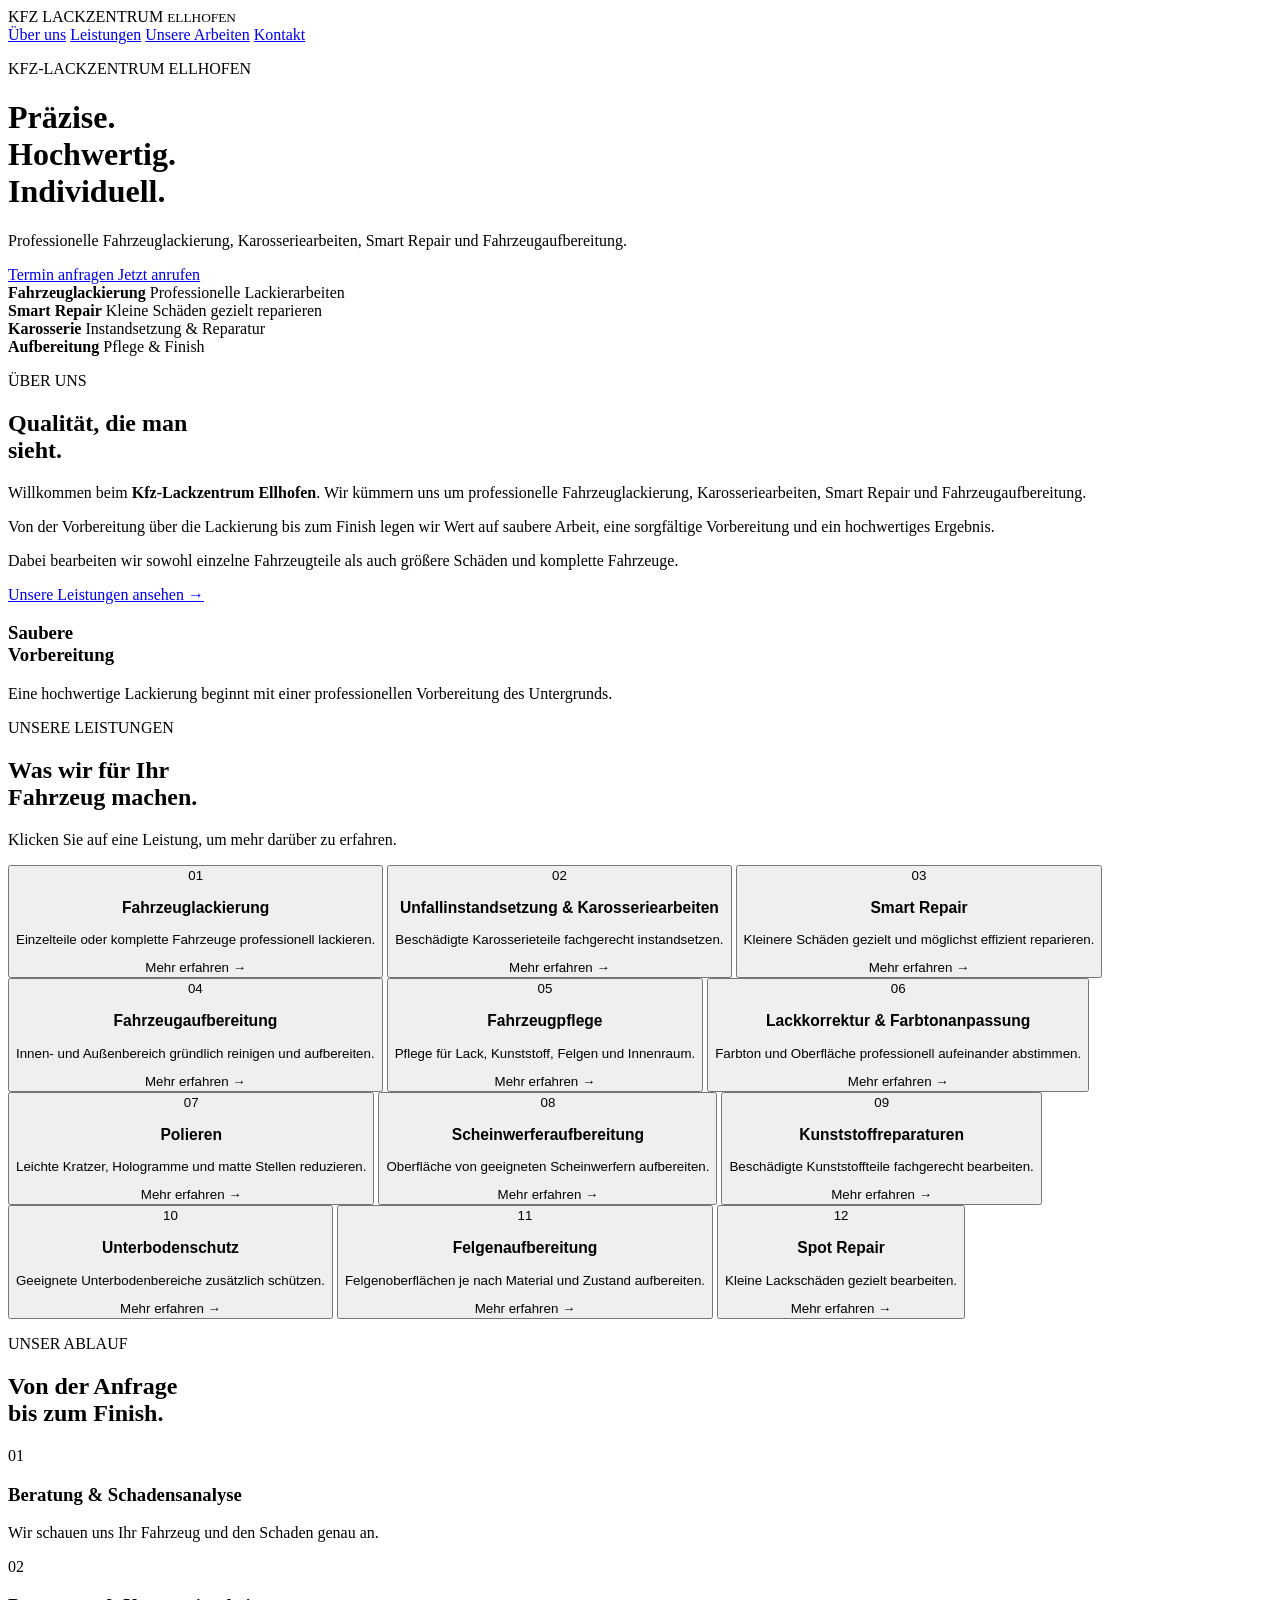
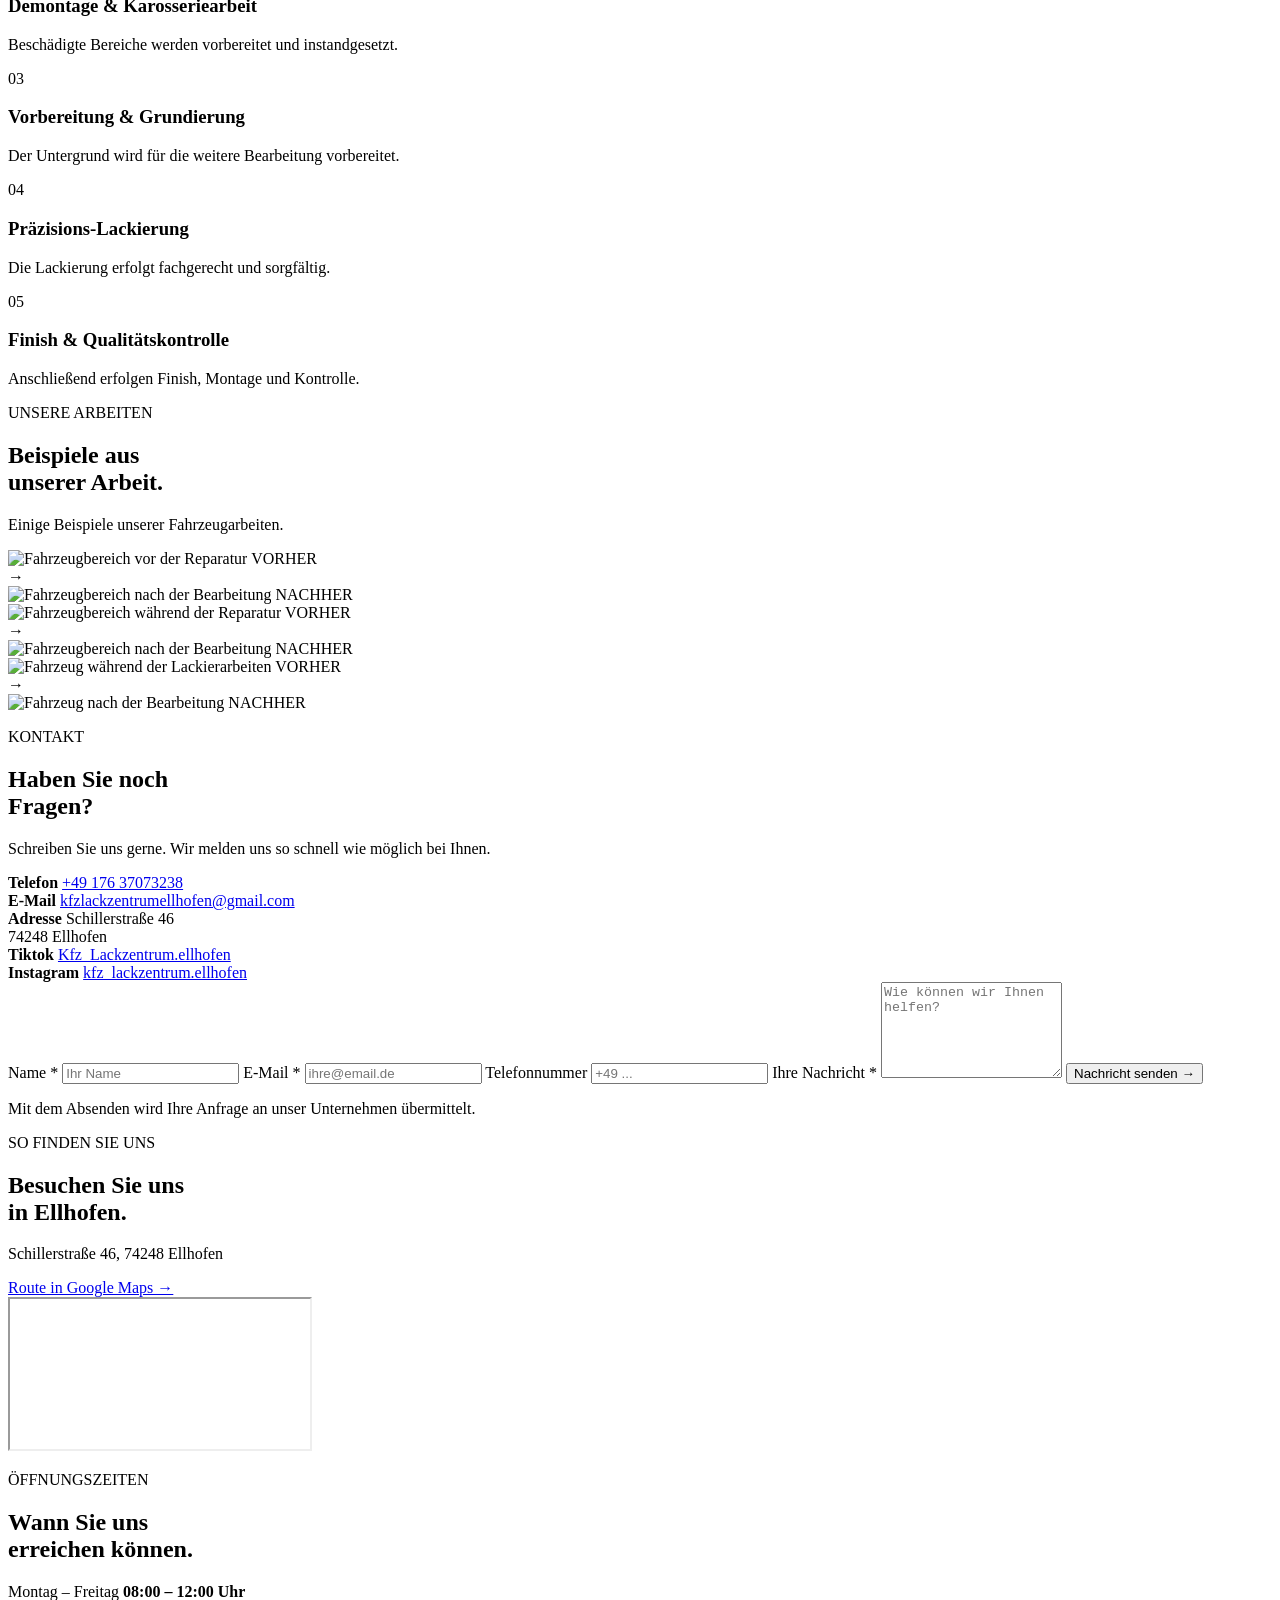
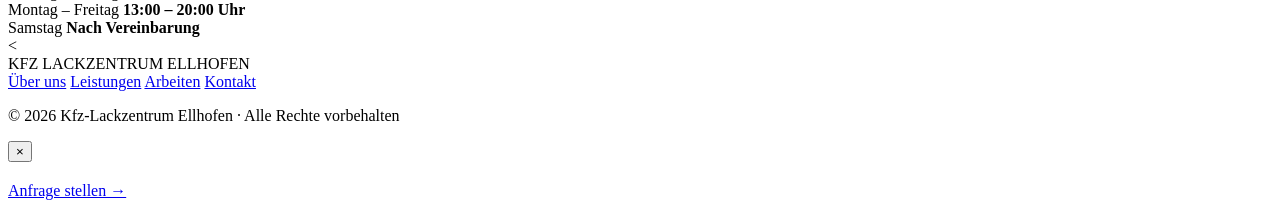
==== index.html @ df2948f0 "Rename Webseite.html to index.html" ====
<!DOCTYPE html>
<html lang="de">
<head>
    <meta charset="UTF-8">
    <meta name="viewport" content="width=device-width, initial-scale=1.0">

    <title>Kfz-Lackzentrum Ellhofen | Lackierung, Smart Repair & Aufbereitung</title>

    <meta name="description"
          content="Kfz-Lackzentrum Ellhofen – professionelle Fahrzeuglackierung, Karosseriearbeiten, Smart Repair, Aufbereitung und Fahrzeugpflege.">

    <link rel="stylesheet" href="style.css">
</head>


<body>

<!-- ================= HEADER ================= -->

<header class="hero">

    <nav class="navbar">
        <div class="logo">
            <span>KFZ</span> LACKZENTRUM
            <small>ELLHOFEN</small>
        </div>

        <div class="nav-links">
            <a href="#ueber-uns">Über uns</a>
            <a href="#leistungen">Leistungen</a>
            <a href="#arbeiten">Unsere Arbeiten</a>
            <a href="#kontakt">Kontakt</a>
        </div>
    </nav>

    <div class="hero-content">

        <p class="hero-small">
            KFZ-LACKZENTRUM ELLHOFEN
        </p>

        <h1>
            Präzise.<br>
            Hochwertig.<br>
            <span>Individuell.</span>
        </h1>

        <p class="hero-text">
            Professionelle Fahrzeuglackierung, Karosseriearbeiten,
            Smart Repair und Fahrzeugaufbereitung.
        </p>

        <div class="hero-buttons">
            <a href="#kontakt" class="btn btn-primary">
                Termin anfragen
            </a>

            <a href="tel:+4917637073238" class="btn btn-outline">
                Jetzt anrufen
            </a>
        </div>

    </div>
</header>


<!-- ================= TRUST BAR ================= -->

<section class="trust-bar">

    <div>
        <strong>Fahrzeuglackierung</strong>
        <span>Professionelle Lackierarbeiten</span>
    </div>

    <div>
        <strong>Smart Repair</strong>
        <span>Kleine Schäden gezielt reparieren</span>
    </div>

    <div>
        <strong>Karosserie</strong>
        <span>Instandsetzung & Reparatur</span>
    </div>

    <div>
        <strong>Aufbereitung</strong>
        <span>Pflege & Finish</span>
    </div>

</section>


<main>

<!-- ================= ÜBER UNS ================= -->

<section id="ueber-uns" class="section about">

    <div class="section-heading">
        <p class="eyebrow">ÜBER UNS</p>

        <h2>
            Qualität, die man<br>
            <span>sieht.</span>
        </h2>
    </div>

    <div class="about-content">

        <div class="about-text">

            <p>
                Willkommen beim <strong>Kfz-Lackzentrum Ellhofen</strong>.
                Wir kümmern uns um professionelle Fahrzeuglackierung,
                Karosseriearbeiten, Smart Repair und Fahrzeugaufbereitung.
            </p>

            <p>
                Von der Vorbereitung über die Lackierung bis zum Finish
                legen wir Wert auf saubere Arbeit, eine sorgfältige
                Vorbereitung und ein hochwertiges Ergebnis.
            </p>

            <p>
                Dabei bearbeiten wir sowohl einzelne Fahrzeugteile als
                auch größere Schäden und komplette Fahrzeuge.
            </p>

            <a href="#leistungen" class="text-link">
                Unsere Leistungen ansehen →
            </a>

        </div>

        <div class="about-card">

            <div class="about-card-number"></div>

            <h3>
                Saubere<br>
                Vorbereitung
            </h3>

            <p>
                Eine hochwertige Lackierung beginnt mit einer
                professionellen Vorbereitung des Untergrunds.
            </p>

        </div>

    </div>

</section>


<!-- ================= LEISTUNGEN ================= -->

<section id="leistungen" class="section services">

    <div class="section-heading center">

        <p class="eyebrow">UNSERE LEISTUNGEN</p>

        <h2>
            Was wir für Ihr<br>
            <span>Fahrzeug machen.</span>
        </h2>

        <p class="section-intro">
            Klicken Sie auf eine Leistung, um mehr darüber zu erfahren.
        </p>

    </div>


    <div class="service-grid">


        <!-- 1 -->

        <button class="service-card"
                onclick="openService('lackierung')">

            <span class="service-number">01</span>

            <h3>Fahrzeuglackierung</h3>

            <p>
                Einzelteile oder komplette Fahrzeuge professionell lackieren.
            </p>

            <span class="service-more">
                Mehr erfahren →
            </span>

        </button>


        <!-- 2 -->

        <button class="service-card"
                onclick="openService('karosserie')">

            <span class="service-number">02</span>

            <h3>Unfallinstandsetzung & Karosseriearbeiten</h3>

            <p>
                Beschädigte Karosserieteile fachgerecht instandsetzen.
            </p>

            <span class="service-more">
                Mehr erfahren →
            </span>

        </button>


        <!-- 3 -->

        <button class="service-card"
                onclick="openService('smartrepair')">

            <span class="service-number">03</span>

            <h3>Smart Repair</h3>

            <p>
                Kleinere Schäden gezielt und möglichst effizient reparieren.
            </p>

            <span class="service-more">
                Mehr erfahren →
            </span>

        </button>


        <!-- 4 -->

        <button class="service-card"
                onclick="openService('aufbereitung')">

            <span class="service-number">04</span>

            <h3>Fahrzeugaufbereitung</h3>

            <p>
                Innen- und Außenbereich gründlich reinigen und aufbereiten.
            </p>

            <span class="service-more">
                Mehr erfahren →
            </span>

        </button>


        <!-- 5 -->

        <button class="service-card"
                onclick="openService('pflege')">

            <span class="service-number">05</span>

            <h3>Fahrzeugpflege</h3>

            <p>
                Pflege für Lack, Kunststoff, Felgen und Innenraum.
            </p>

            <span class="service-more">
                Mehr erfahren →
            </span>

        </button>


        <!-- 6 -->

        <button class="service-card"
                onclick="openService('farbton')">

            <span class="service-number">06</span>

            <h3>Lackkorrektur & Farbtonanpassung</h3>

            <p>
                Farbton und Oberfläche professionell aufeinander abstimmen.
            </p>

            <span class="service-more">
                Mehr erfahren →
            </span>

        </button>


        <!-- 7 -->

        <button class="service-card"
                onclick="openService('polieren')">

            <span class="service-number">07</span>

            <h3>Polieren</h3>

            <p>
                Leichte Kratzer, Hologramme und matte Stellen reduzieren.
            </p>

            <span class="service-more">
                Mehr erfahren →
            </span>

        </button>


        <!-- 8 -->

        <button class="service-card"
                onclick="openService('scheinwerfer')">

            <span class="service-number">08</span>

            <h3>Scheinwerferaufbereitung</h3>

            <p>
                Oberfläche von geeigneten Scheinwerfern aufbereiten.
            </p>

            <span class="service-more">
                Mehr erfahren →
            </span>

        </button>


        <!-- 9 -->

        <button class="service-card"
                onclick="openService('kunststoff')">

            <span class="service-number">09</span>

            <h3>Kunststoffreparaturen</h3>

            <p>
                Beschädigte Kunststoffteile fachgerecht bearbeiten.
            </p>

            <span class="service-more">
                Mehr erfahren →
            </span>

        </button>


        <!-- 10 -->

        <button class="service-card"
                onclick="openService('unterboden')">

            <span class="service-number">10</span>

            <h3>Unterbodenschutz</h3>

            <p>
                Geeignete Unterbodenbereiche zusätzlich schützen.
            </p>

            <span class="service-more">
                Mehr erfahren →
            </span>

        </button>


        <!-- 11 -->

        <button class="service-card"
                onclick="openService('felgen')">

            <span class="service-number">11</span>

            <h3>Felgenaufbereitung</h3>

            <p>
                Felgenoberflächen je nach Material und Zustand aufbereiten.
            </p>

            <span class="service-more">
                Mehr erfahren →
            </span>

        </button>


        <!-- 12 -->

        <button class="service-card"
                onclick="openService('spotrepair')">

            <span class="service-number">12</span>

            <h3>Spot Repair</h3>

            <p>
                Kleine Lackschäden gezielt bearbeiten.
            </p>

            <span class="service-more">
                Mehr erfahren →
            </span>

        </button>

    </div>

</section>


<!-- ================= ABLAUF ================= -->

<section class="section process">

    <div class="section-heading center">

        <p class="eyebrow">UNSER ABLAUF</p>

        <h2>
            Von der Anfrage<br>
            bis zum <span>Finish.</span>
        </h2>

    </div>


    <div class="process-grid">

        <div class="process-card">
            <span>01</span>
            <h3>Beratung & Schadensanalyse</h3>
            <p>
                Wir schauen uns Ihr Fahrzeug und den Schaden genau an.
            </p>
        </div>

        <div class="process-card">
            <span>02</span>
            <h3>Demontage & Karosseriearbeit</h3>
            <p>
                Beschädigte Bereiche werden vorbereitet und instandgesetzt.
            </p>
        </div>

        <div class="process-card">
            <span>03</span>
            <h3>Vorbereitung & Grundierung</h3>
            <p>
                Der Untergrund wird für die weitere Bearbeitung vorbereitet.
            </p>
        </div>

        <div class="process-card">
            <span>04</span>
            <h3>Präzisions-Lackierung</h3>
            <p>
                Die Lackierung erfolgt fachgerecht und sorgfältig.
            </p>
        </div>

        <div class="process-card">
            <span>05</span>
            <h3>Finish & Qualitätskontrolle</h3>
            <p>
                Anschließend erfolgen Finish, Montage und Kontrolle.
            </p>
        </div>

    </div>

</section>


<!-- ================= ARBEITEN ================= -->

<section id="arbeiten" class="section work">

    <div class="section-heading center">

        <p class="eyebrow">UNSERE ARBEITEN</p>

        <h2>
            Beispiele aus<br>
            <span>unserer Arbeit.</span>
        </h2>

        <p class="section-intro">
            Einige Beispiele unserer Fahrzeugarbeiten.
        </p>

    </div>



    <!-- Beispiel 1 -->

    <div class="before-after">

        <div class="ba-image">

            <img src="C:\Users\Nilo\OneDrive\Bilder\Neuer Ordner\Car 1.1.jpeg"
                 alt="Fahrzeugbereich vor der Reparatur">

            <span class="image-label">VORHER</span>

        </div>

        <div class="ba-arrow">
            →
        </div>

        <div class="ba-image">

            <img src="C:\Users\Nilo\OneDrive\Bilder\Neuer Ordner/Car 1.jpeg"
                 alt="Fahrzeugbereich nach der Bearbeitung">

            <span class="image-label">NACHHER</span>

        </div>

    </div>


    <!-- Beispiel 2 -->

    <div class="before-after">

        <div class="ba-image">

            <img src="C:\Users\Nilo\OneDrive\Bilder\Neuer Ordner\Car 2.1.jpeg"
                 alt="Fahrzeugbereich während der Reparatur">

            <span class="image-label">VORHER</span>

        </div>

        <div class="ba-arrow">
            →
        </div>

        <div class="ba-image">

            <img src="C:\Users\Nilo\OneDrive\Bilder\Neuer Ordner\Car 2.jpeg"
                 alt="Fahrzeugbereich nach der Bearbeitung">

            <span class="image-label">NACHHER</span>

        </div>

    </div>


    <!-- Beispiel 3 -->

    <div class="before-after">

        <div class="ba-image">

            <img src="C:\Users\Nilo\OneDrive\Bilder\Neuer Ordner\Car 3.jpeg"
                 alt="Fahrzeug während der Lackierarbeiten">

            <span class="image-label">VORHER</span>

        </div>

        <div class="ba-arrow">
            →
        </div>

        <div class="ba-image">

            <img src="C:\Users\Nilo\OneDrive\Bilder\Neuer Ordner\Car 3.1.jpeg"
                 alt="Fahrzeug nach der Bearbeitung">

            <span class="image-label">NACHHER</span>

        </div>

    </div>

</section>


<!-- ================= KONTAKT ================= -->

<section id="kontakt" class="section contact">

    <div class="contact-container">

        <div class="contact-info">

            <p class="eyebrow">KONTAKT</p>

            <h2>
                Haben Sie noch<br>
                <span>Fragen?</span>
            </h2>

            <p>
                Schreiben Sie uns gerne. Wir melden uns so schnell
                wie möglich bei Ihnen.
            </p>


            <div class="contact-details">

                <div>
                    <strong>Telefon</strong>
                    <a href="tel:+4917637073238">
                        +49 176 37073238
                    </a>
                </div>

                <div>
                    <strong>E-Mail</strong>
                    <a href="mailto:kfzlackzentrumellhofen@gmail.com">
                        kfzlackzentrumellhofen@gmail.com
                    </a>
                </div>
			
                <div>
                    <strong>Adresse</strong>
                    <span>
                        Schillerstraße 46<br>
                        74248 Ellhofen
                    </span>
                </div>

				<div>
					<strong>Tiktok</strong>
					<a href="https://www.tiktok.com/@Kfz_Lackzentrum.ellhofen">
						Kfz_Lackzentrum.ellhofen
					</a>
				</div>

				<div>
                    <strong>Instagram</strong>
                    <a href="https://www.instagram.com/Kfz_Lackzentrum.ellhofen">
						kfz_lackzentrum.ellhofen
                    </a>
				</div>

            </div>

        </div>


	</div>

        <!-- FORMULAR -->

        <div class="contact-form-wrapper">

            <form
                action="https://formspree.io/f/xdekbvvj"
                method="POST"
                class="contact-form"
            >

                <input
                    type="hidden"
                    name="_subject"
                    value="Neue Anfrage – Kfz-Lackzentrum Ellhofen"
                >

                <!-- Spam-Schutz -->

                <input
                    type="text"
                    name="_gotcha"
                    style="display:none"
                >


                <label for="name">
                    Name *
                </label>

                <input
                    type="text"
                    id="name"
                    name="name"
                    placeholder="Ihr Name"
                    required
                >


                <label for="email">
                    E-Mail *
                </label>

                <input
                    type="email"
                    id="email"
                    name="email"
                    placeholder="ihre@email.de"
                    required
                >


                <label for="phone">
                    Telefonnummer
                </label>

                <input
                    type="tel"
                    id="phone"
                    name="phone"
                    placeholder="+49 ..."
                >


                <label for="message">
                    Ihre Nachricht *
                </label>

                <textarea
                    id="message"
                    name="message"
                    rows="6"
                    placeholder="Wie können wir Ihnen helfen?"
                    required
                ></textarea>


                <button
                    type="submit"
                    class="btn btn-primary form-button"
                >
                    Nachricht senden →
                </button>

                <p class="form-note">
                    Mit dem Absenden wird Ihre Anfrage an
                    unser Unternehmen übermittelt.
                </p>

            </form>

        </div>

    </div>

</section>


<!-- ================= MAPS ================= -->

<section class="map-section">

    <div class="map-heading">

        <p class="eyebrow">SO FINDEN SIE UNS</p>

        <h2>
            Besuchen Sie uns<br>
            <span>in Ellhofen.</span>
        </h2>

        <p>
            Schillerstraße 46, 74248 Ellhofen
        </p>

        <a
            href="https://www.google.com/maps/search/?api=1&query=Schillerstraße+46,+74248+Ellhofen"
            target="_blank"
            rel="noopener"
            class="btn btn-primary"
        >
            Route in Google Maps →
        </a>

    </div>


    <div class="map">

        <iframe
            src="https://www.google.com/maps?q=Schillerstraße+46,+74248+Ellhofen&output=embed"
            loading="lazy"
            allowfullscreen
            referrerpolicy="no-referrer-when-downgrade">
        </iframe>

    </div>

</section>


<!-- ================= ÖFFNUNGSZEITEN ================= -->

<section class="opening-hours">

    <div>

        <p class="eyebrow">ÖFFNUNGSZEITEN</p>

        <h2>
            Wann Sie uns<br>
            <span>erreichen können.</span>
        </h2>

    </div>

    <div class="hours-list">

        <div>
            <span>Montag – Freitag</span>
            <strong>08:00 – 12:00 Uhr</strong>
        </div>

        <div>
            <span>Montag – Freitag</span>
            <strong>13:00 – 20:00 Uhr</strong>
        </div>

        <div>
            <span>Samstag</span>
            <strong>Nach Vereinbarung</strong>
        </div>

    </div>

</section>

</main>


<!-- ================= FOOTER ================= -->

<<footer>

    <div class="footer-logo">
        KFZ LACKZENTRUM
        <span>ELLHOFEN</span>
    </div>

    <div class="footer-links">
        <a href="#ueber-uns">Über uns</a>
        <a href="#leistungen">Leistungen</a>
        <a href="#arbeiten">Arbeiten</a>
        <a href="#kontakt">Kontakt</a>
    </div>


    <p>
        © 2026 Kfz-Lackzentrum Ellhofen · Alle Rechte vorbehalten
    </p>

</footer>


<!-- ================= SERVICE POPUP ================= -->

<div id="serviceModal" class="modal">

    <div class="modal-content">

        <button
            class="modal-close"
            onclick="closeService()">
            ×
        </button>

        <span id="modalNumber" class="modal-number"></span>

        <h2 id="modalTitle"></h2>

        <p id="modalText"></p>

        <a href="#kontakt"
           onclick="closeService()"
           class="btn btn-primary">
            Anfrage stellen →
        </a>

    </div>

</div>


<!-- ================= JAVASCRIPT ================= -->

<script>

const services = {

    lackierung: {
        number: "01",
        title: "Fahrzeuglackierung",
        text: "Wir lackieren einzelne Fahrzeugteile oder komplette Fahrzeuge. Die Oberfläche wird sorgfältig vorbereitet, der Farbton abgestimmt und anschließend fachgerecht lackiert und nachbearbeitet."
    },

    karosserie: {
        number: "02",
        title: "Unfallinstandsetzung & Karosseriearbeiten",
        text: "Beschädigte Karosserieteile werden geprüft, gerichtet, instandgesetzt oder bei Bedarf ersetzt und anschließend für die weitere Bearbeitung und Lackierung vorbereitet."
    },

    smartrepair: {
        number: "03",
        title: "Smart Repair",
        text: "Kleinere Schäden wie Kratzer, Schrammen oder kleine Dellen können gezielt bearbeitet werden. Dadurch lässt sich der Reparaturbereich möglichst klein halten."
    },

    aufbereitung: {
        number: "04",
        title: "Fahrzeugaufbereitung",
        text: "Innen- und Außenbereich Ihres Fahrzeugs werden gründlich gereinigt und optisch aufbereitet. Ziel ist ein gepflegtes und hochwertiges Erscheinungsbild."
    },

    pflege: {
        number: "05",
        title: "Fahrzeugpflege",
        text: "Wir kümmern uns um die regelmäßige Pflege von Lack, Kunststoff, Felgen und Innenraum, damit Ihr Fahrzeug langfristig gepflegt aussieht."
    },

    farbton: {
        number: "06",
        title: "Lackkorrektur & Farbtonanpassung",
        text: "Der vorhandene Farbton wird beurteilt und die Lackierung entsprechend angepasst. Dadurch sollen Übergänge zwischen vorhandener und neuer Lackierung möglichst unauffällig wirken."
    },

    polieren: {
        number: "07",
        title: "Polieren",
        text: "Durch eine professionelle Politur können leichte Kratzer, Hologramme und matte Stellen reduziert werden. Die Lackoberfläche erhält dadurch wieder mehr Glanz."
    },

    scheinwerfer: {
        number: "08",
        title: "Scheinwerferaufbereitung",
        text: "Geeignete Scheinwerferoberflächen können aufbereitet werden. Ob eine Aufbereitung möglich ist, hängt vom Zustand und Material des Scheinwerfers ab."
    },

    kunststoff: {
        number: "09",
        title: "Kunststoffreparaturen & Kunststoffschweißen",
        text: "Beschädigte Kunststoffteile können je nach Material und Schaden fachgerecht repariert und für die weitere Bearbeitung vorbereitet werden."
    },

    unterboden: {
        number: "10",
        title: "Unterbodenschutz",
        text: "Geeignete Bereiche des Fahrzeugunterbodens können mit einem zusätzlichen Schutz versehen werden. Der genaue Aufbau richtet sich nach Zustand und Material."
    },

    felgen: {
        number: "11",
        title: "Felgenaufbereitung",
        text: "Felgen können je nach Material und Zustand aufbereitet werden. Welche Arbeiten sinnvoll sind, wird individuell anhand der Felge und des Schadens beurteilt."
    },

    spotrepair: {
        number: "12",
        title: "Spot Repair",
        text: "Kleine, lokal begrenzte Lackschäden werden gezielt bearbeitet. Dabei wird versucht, den Reparaturbereich möglichst klein zu halten."
    }

};


function openService(serviceName) {

    const service = services[serviceName];

    document.getElementById("modalNumber").textContent =
        service.number;

    document.getElementById("modalTitle").textContent =
        service.title;

    document.getElementById("modalText").textContent =
        service.text;

    document.getElementById("serviceModal")
        .classList.add("active");

    document.body.classList.add("modal-open");
}


function closeService() {

    document.getElementById("serviceModal")
        .classList.remove("active");

    document.body.classList.remove("modal-open");
}


/* Popup schließen, wenn man außerhalb klickt */

document.getElementById("serviceModal")
    .addEventListener("click", function(event) {

        if (event.target === this) {
            closeService();
        }

    });


/* Popup mit ESC schließen */

document.addEventListener("keydown", function(event) {

    if (event.key === "Escape") {
        closeService();
    }

});

</script>

</body>
</html>
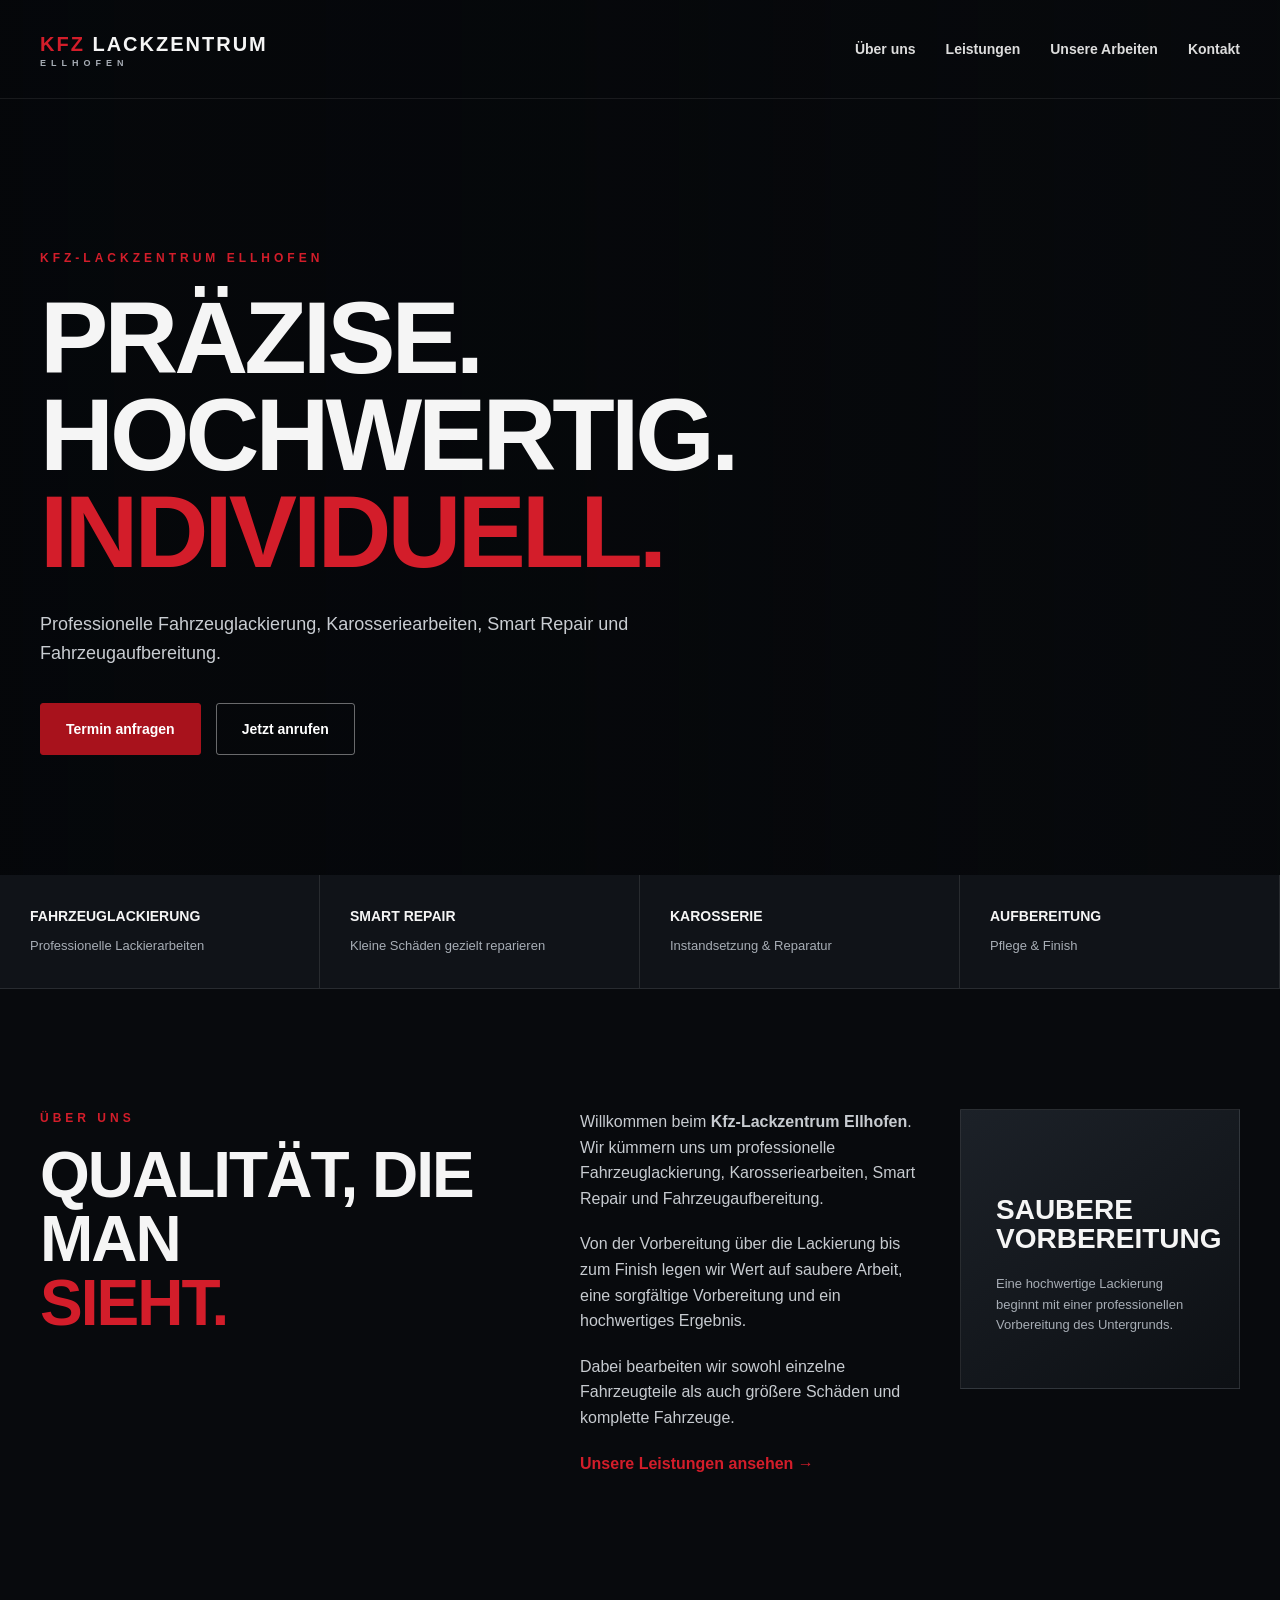
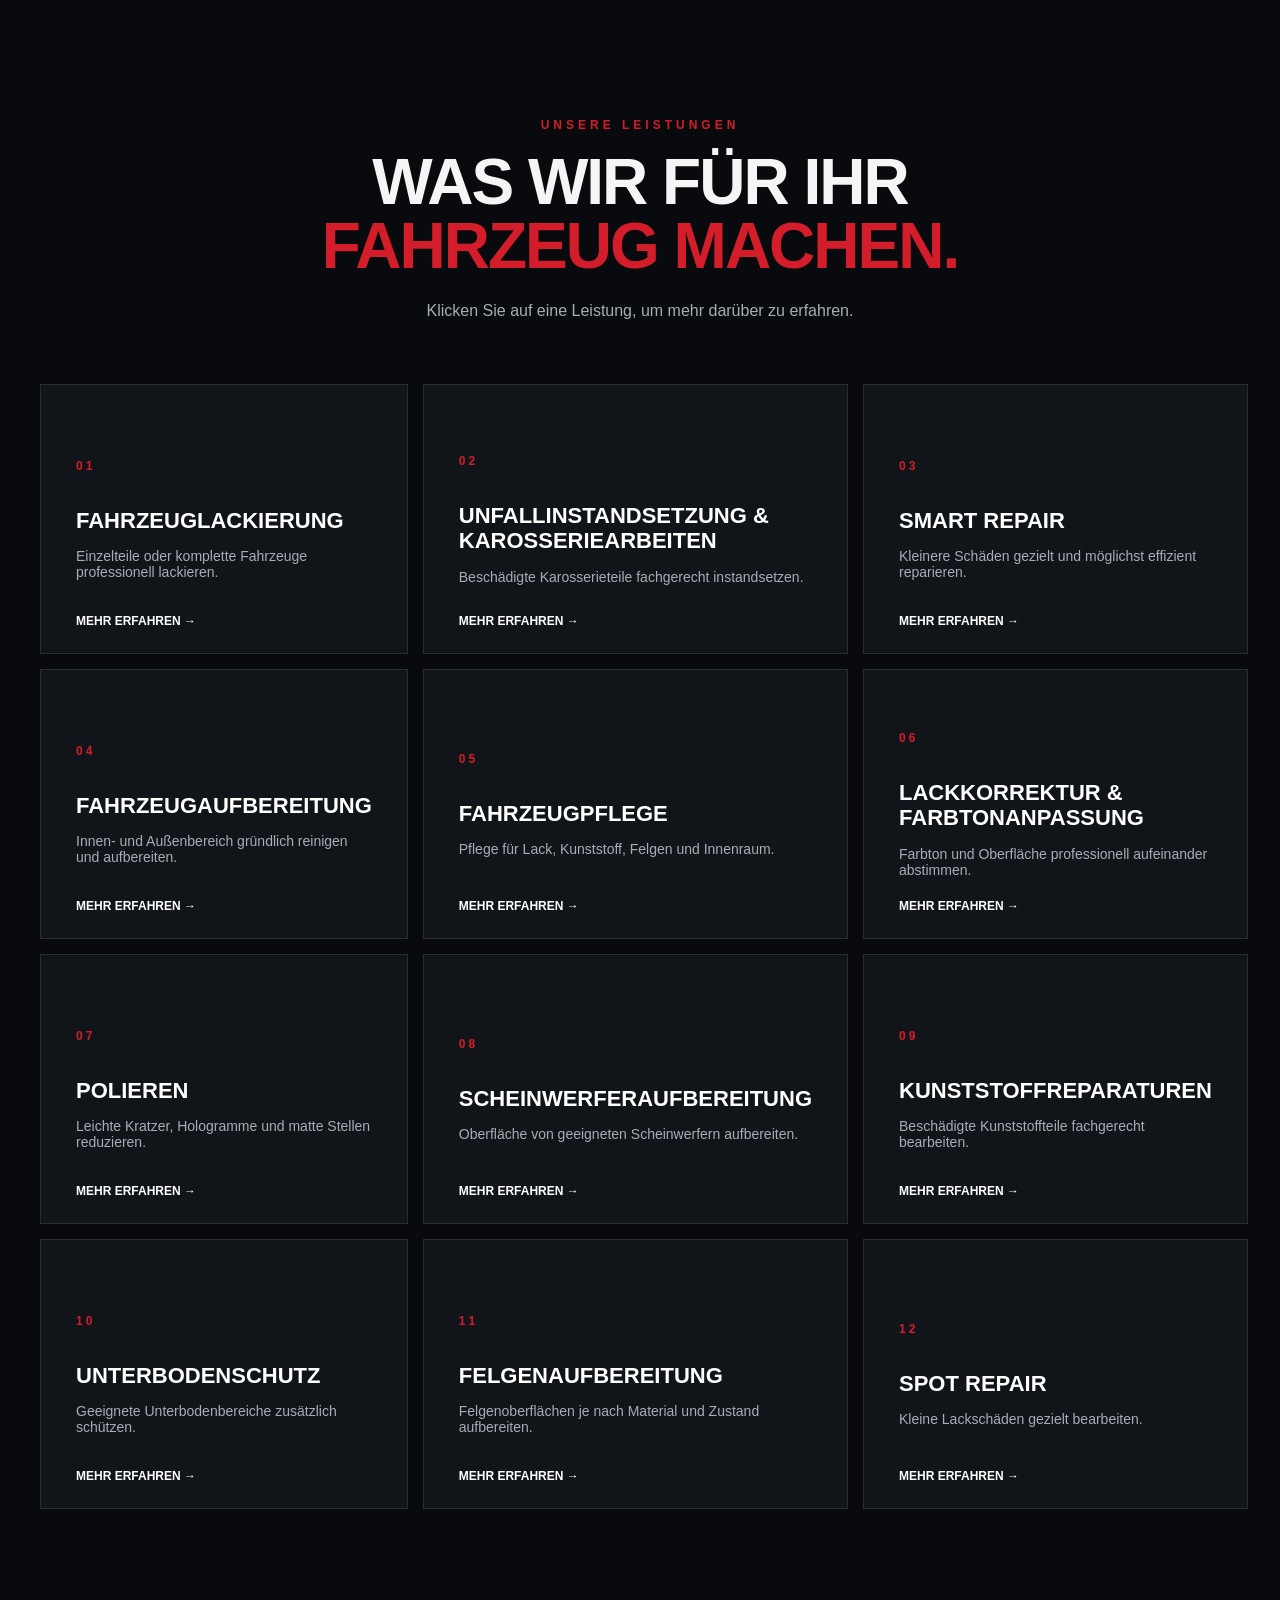
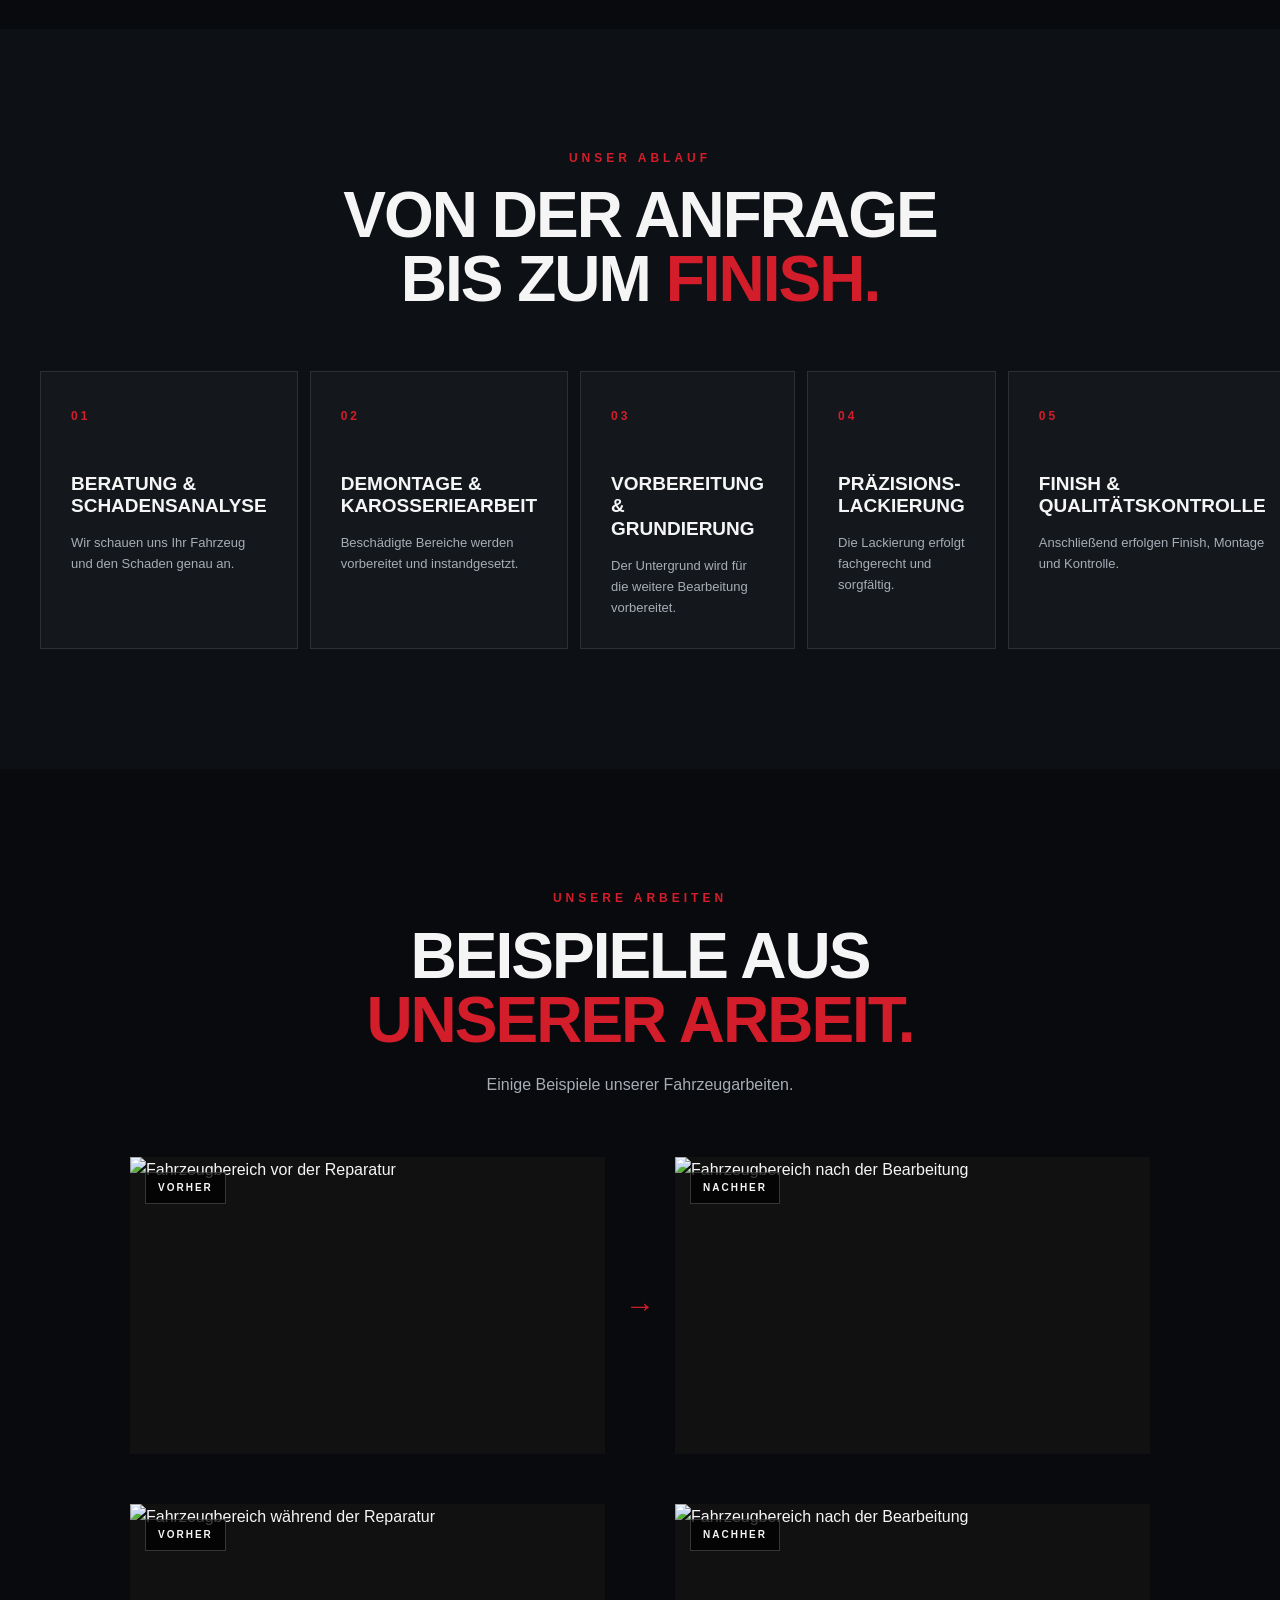
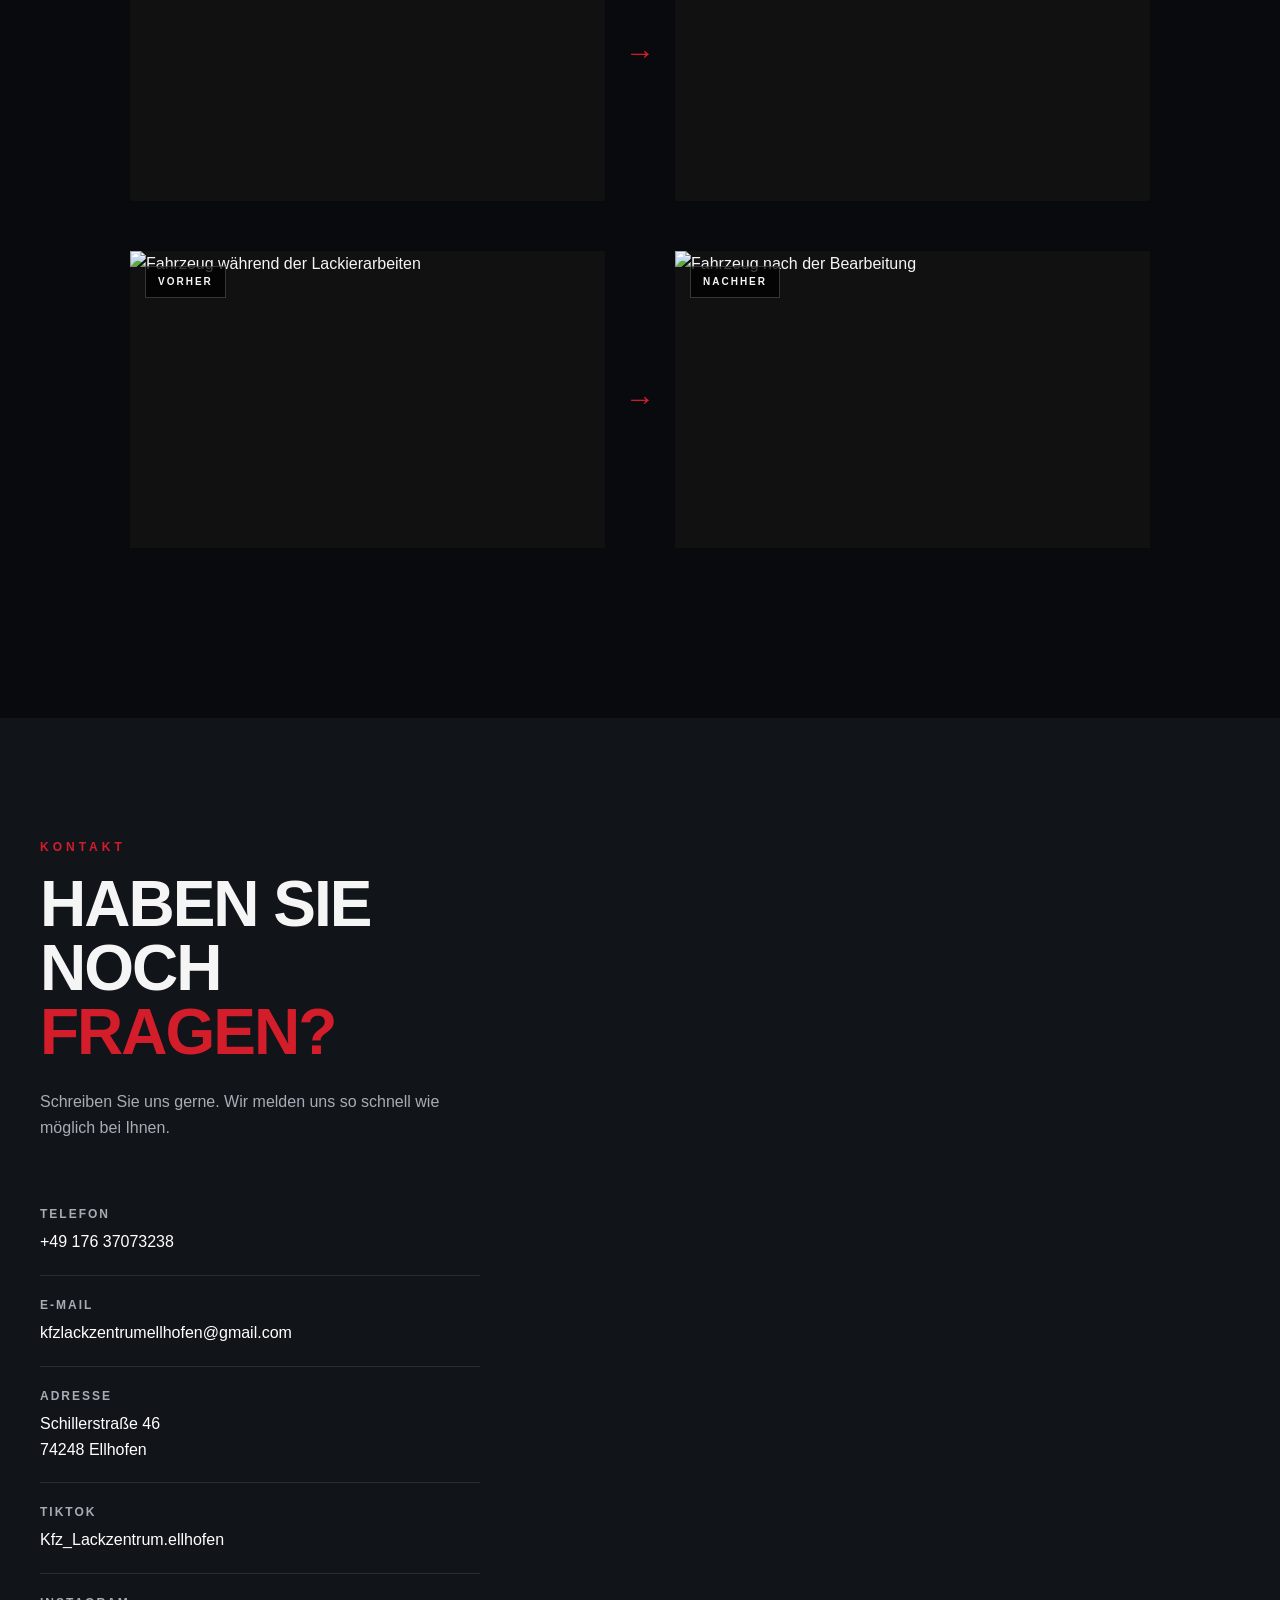
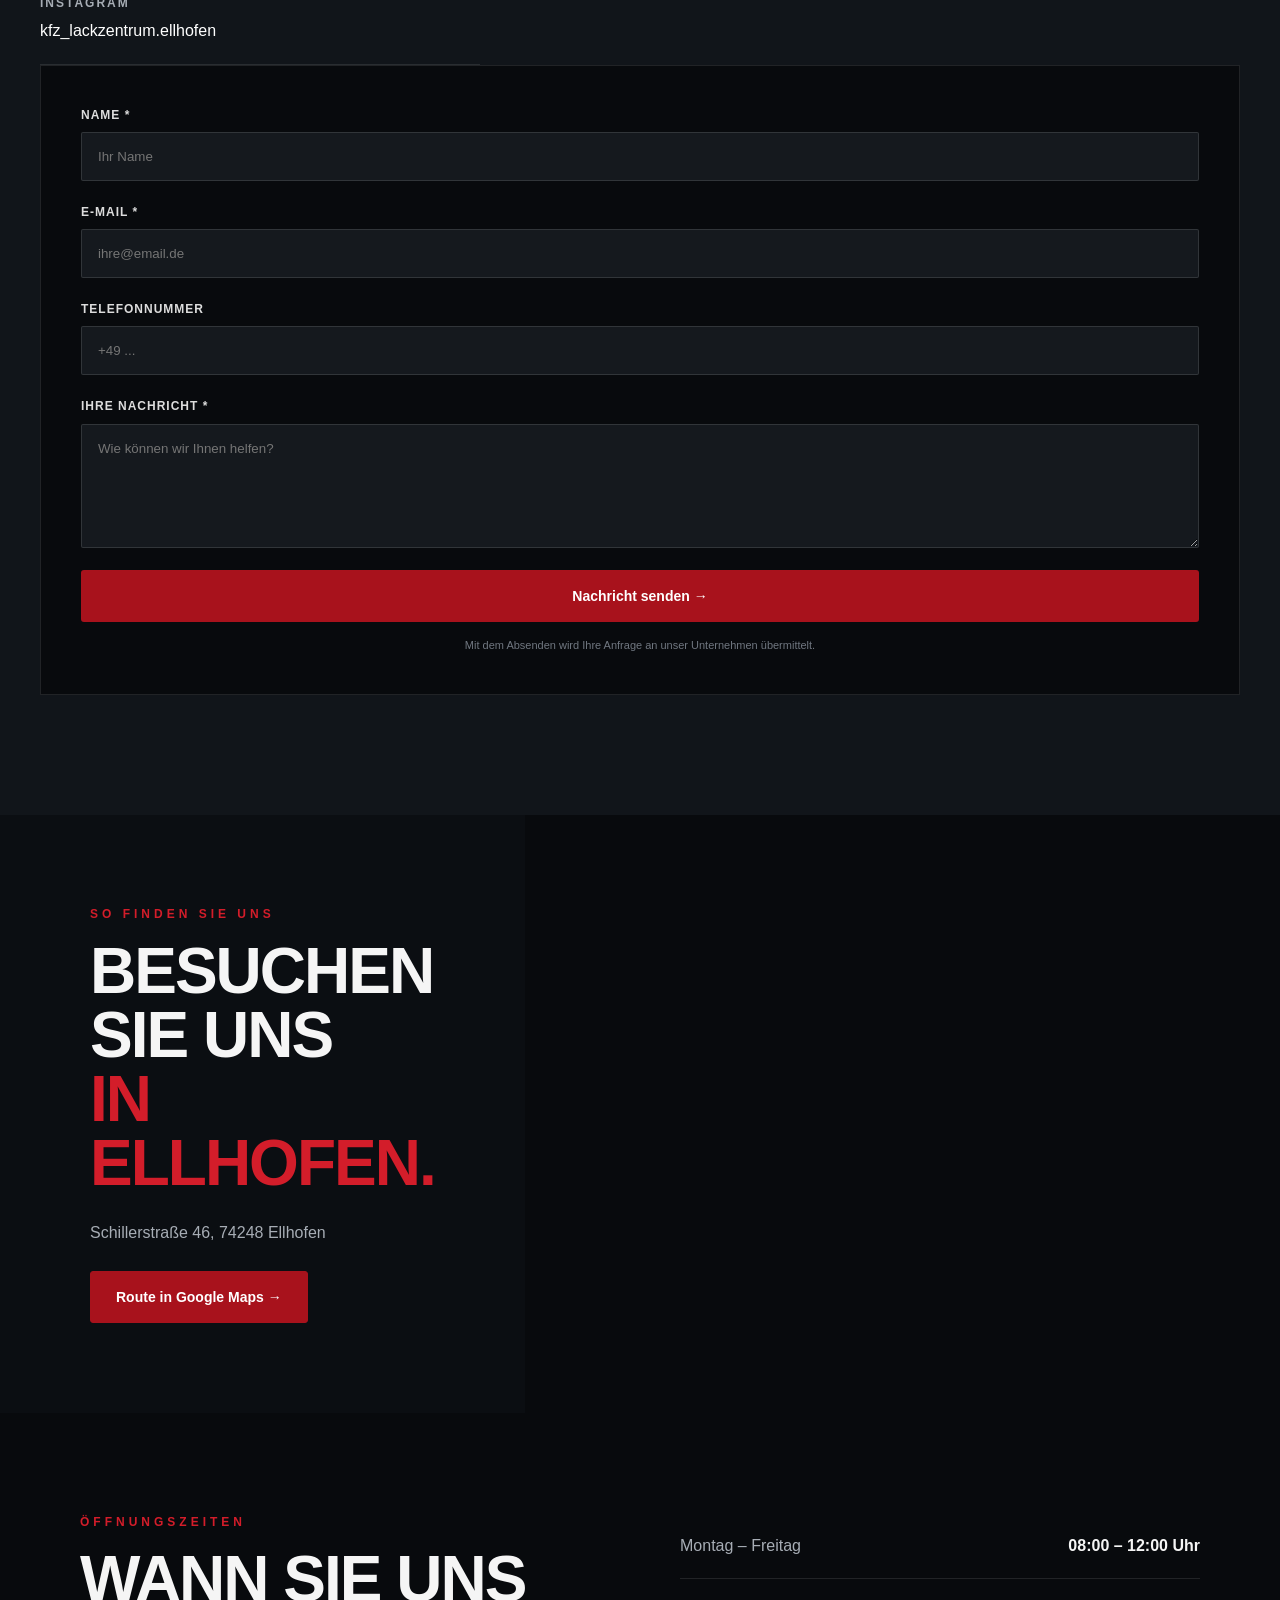
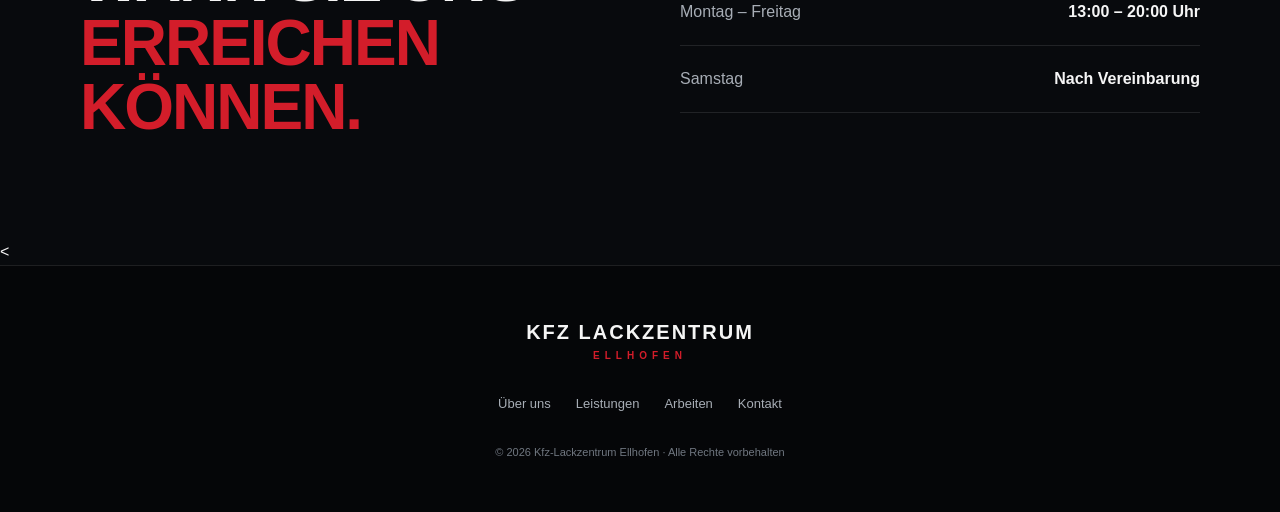
==== commit 593d64e1: "Add files via upload" ====
--- a/index.html
+++ b/index.html
@@ -1027,4 +1027,4 @@
 </script>
 
 </body>
-</html>
+</html>
--- a/style.css
+++ b/style.css
@@ -0,0 +1,1250 @@
+/* =====================================================
+   GRUNDLAGEN
+===================================================== */
+
+* {
+    margin: 0;
+    padding: 0;
+    box-sizing: border-box;
+}
+
+html {
+    scroll-behavior: smooth;
+}
+
+body {
+    font-family: Arial, Helvetica, sans-serif;
+    background: #080a0d;
+    color: #f5f5f5;
+    line-height: 1.6;
+}
+
+body.modal-open {
+    overflow: hidden;
+}
+
+a {
+    color: inherit;
+    text-decoration: none;
+}
+
+button,
+input,
+textarea {
+    font-family: inherit;
+}
+
+
+/* =====================================================
+   FARBEN
+===================================================== */
+
+:root {
+    --black: #080a0d;
+    --black-2: #101318;
+    --dark: #15191f;
+    --dark-2: #1b2027;
+
+    --white: #ffffff;
+    --gray: #a7adb5;
+    --gray-dark: #707780;
+
+    --red: #a8121c;
+    --red-light: #d31d2a;
+
+    --border: rgba(255,255,255,0.10);
+}
+
+
+/* =====================================================
+   HERO
+===================================================== */
+
+.hero {
+    min-height: 760px;
+
+    background:
+        linear-gradient(
+            90deg,
+            rgba(5,7,10,0.97) 0%,
+            rgba(5,7,10,0.82) 45%,
+            rgba(5,7,10,0.35) 100%
+        ),
+        url("auto1.jpg") center / cover no-repeat;
+
+    position: relative;
+}
+
+
+/* =====================================================
+   NAVBAR
+===================================================== */
+
+.navbar {
+    width: 100%;
+    max-width: 1400px;
+
+    margin: auto;
+
+    padding: 28px 40px;
+
+    display: flex;
+    justify-content: space-between;
+    align-items: center;
+
+    border-bottom: 1px solid rgba(255,255,255,0.08);
+}
+
+.logo {
+    font-size: 20px;
+    font-weight: 900;
+    letter-spacing: 2px;
+}
+
+.logo span {
+    color: var(--red-light);
+}
+
+.logo small {
+    display: block;
+
+    color: var(--gray);
+
+    font-size: 9px;
+    letter-spacing: 5px;
+
+    margin-top: -4px;
+}
+
+.nav-links {
+    display: flex;
+    gap: 30px;
+}
+
+.nav-links a {
+    color: #ddd;
+
+    font-size: 14px;
+    font-weight: 600;
+
+    transition: 0.25s;
+}
+
+.nav-links a:hover {
+    color: var(--red-light);
+}
+
+
+/* =====================================================
+   HERO CONTENT
+===================================================== */
+
+.hero-content {
+    width: 100%;
+    max-width: 1400px;
+
+    margin: auto;
+
+    padding: 150px 40px 120px;
+}
+
+.hero-small,
+.eyebrow {
+    color: var(--red-light);
+
+    font-size: 12px;
+    font-weight: 800;
+
+    letter-spacing: 4px;
+}
+
+.hero h1 {
+    margin-top: 20px;
+
+    font-size: clamp(55px, 8vw, 105px);
+
+    line-height: 0.95;
+
+    text-transform: uppercase;
+
+    letter-spacing: -4px;
+}
+
+.hero h1 span {
+    color: var(--red-light);
+}
+
+.hero-text {
+    max-width: 600px;
+
+    margin-top: 30px;
+
+    color: #c9cdd2;
+
+    font-size: 18px;
+}
+
+.hero-buttons {
+    display: flex;
+    gap: 15px;
+
+    margin-top: 35px;
+}
+
+
+/* =====================================================
+   BUTTONS
+===================================================== */
+
+.btn {
+    display: inline-flex;
+
+    align-items: center;
+    justify-content: center;
+
+    min-height: 52px;
+
+    padding: 0 25px;
+
+    border-radius: 3px;
+
+    font-size: 14px;
+    font-weight: 800;
+
+    transition: 0.25s;
+
+    cursor: pointer;
+}
+
+.btn-primary {
+    background: var(--red);
+
+    color: white;
+
+    border: 1px solid var(--red);
+}
+
+.btn-primary:hover {
+    background: var(--red-light);
+
+    transform: translateY(-2px);
+}
+
+.btn-outline {
+    border: 1px solid rgba(255,255,255,0.4);
+
+    color: white;
+}
+
+.btn-outline:hover {
+    background: white;
+    color: black;
+}
+
+
+/* =====================================================
+   TRUST BAR
+===================================================== */
+
+.trust-bar {
+    display: grid;
+
+    grid-template-columns: repeat(4, 1fr);
+
+    background: #101318;
+
+    border-bottom: 1px solid var(--border);
+}
+
+.trust-bar > div {
+    padding: 30px;
+
+    border-right: 1px solid var(--border);
+}
+
+.trust-bar strong {
+    display: block;
+
+    font-size: 14px;
+
+    text-transform: uppercase;
+
+    margin-bottom: 5px;
+}
+
+.trust-bar span {
+    color: var(--gray);
+
+    font-size: 13px;
+}
+
+
+/* =====================================================
+   SECTIONS
+===================================================== */
+
+.section {
+    max-width: 1400px;
+
+    margin: auto;
+
+    padding: 120px 40px;
+}
+
+.section-heading {
+    margin-bottom: 60px;
+}
+
+.section-heading.center {
+    text-align: center;
+}
+
+.section-heading h2,
+.contact-info h2,
+.map-heading h2,
+.opening-hours h2 {
+    margin-top: 15px;
+
+    font-size: clamp(38px, 5vw, 65px);
+
+    line-height: 1;
+
+    letter-spacing: -2px;
+
+    text-transform: uppercase;
+}
+
+.section-heading h2 span,
+.contact-info h2 span,
+.map-heading h2 span,
+.opening-hours h2 span {
+    color: var(--red-light);
+}
+
+.section-intro {
+    max-width: 600px;
+
+    margin: 20px auto 0;
+
+    color: var(--gray);
+}
+
+
+/* =====================================================
+   ÜBER UNS
+===================================================== */
+
+.about {
+    display: grid;
+
+    grid-template-columns: 0.8fr 1.2fr;
+
+    gap: 100px;
+}
+
+.about .section-heading {
+    margin-bottom: 0;
+}
+
+.about-content {
+    display: grid;
+
+    grid-template-columns: 1fr 280px;
+
+    gap: 30px;
+
+    align-items: start;
+}
+
+.about-text {
+    color: #c7cbd0;
+
+    font-size: 16px;
+}
+
+.about-text p {
+    margin-bottom: 20px;
+}
+
+.about-card {
+    background: linear-gradient(
+        145deg,
+        #1c2128,
+        #0d1014
+    );
+
+    border: 1px solid var(--border);
+
+    padding: 35px;
+
+    min-height: 280px;
+}
+
+.about-card-number {
+    color: var(--red-light);
+
+    font-size: 13px;
+    font-weight: bold;
+
+    letter-spacing: 3px;
+
+    margin-bottom: 50px;
+}
+
+.about-card h3 {
+    font-size: 28px;
+
+    line-height: 1.05;
+
+    text-transform: uppercase;
+}
+
+.about-card p {
+    margin-top: 20px;
+
+    color: var(--gray);
+
+    font-size: 13px;
+}
+
+.text-link {
+    color: var(--red-light);
+
+    font-weight: bold;
+}
+
+
+/* =====================================================
+   SERVICES
+===================================================== */
+
+.services {
+    max-width: 1500px;
+}
+
+.service-grid {
+    display: grid;
+
+    grid-template-columns: repeat(3, 1fr);
+
+    gap: 15px;
+}
+
+.service-card {
+    position: relative;
+
+    min-height: 270px;
+
+    padding: 35px;
+
+    text-align: left;
+
+    color: white;
+
+    background: #11151a;
+
+    border: 1px solid var(--border);
+
+    cursor: pointer;
+
+    transition: 0.3s;
+}
+
+.service-card:hover {
+    transform: translateY(-5px);
+
+    border-color: rgba(211,29,42,0.7);
+
+    background: #181d23;
+}
+
+.service-number {
+    color: var(--red-light);
+
+    font-size: 12px;
+    font-weight: 900;
+
+    letter-spacing: 3px;
+}
+
+.service-card h3 {
+    margin-top: 35px;
+
+    font-size: 22px;
+
+    line-height: 1.15;
+
+    text-transform: uppercase;
+}
+
+.service-card p {
+    margin-top: 15px;
+
+    color: var(--gray);
+
+    font-size: 14px;
+}
+
+.service-more {
+    position: absolute;
+
+    bottom: 25px;
+    left: 35px;
+
+    color: white;
+
+    font-size: 12px;
+    font-weight: bold;
+
+    text-transform: uppercase;
+}
+
+
+/* =====================================================
+   PROCESS
+===================================================== */
+
+.process {
+    background: #0d1014;
+
+    max-width: none;
+}
+
+.process > * {
+    max-width: 1400px;
+    margin-left: auto;
+    margin-right: auto;
+}
+
+.process-grid {
+    display: grid;
+
+    grid-template-columns: repeat(5, 1fr);
+
+    gap: 12px;
+}
+
+.process-card {
+    padding: 30px;
+
+    min-height: 260px;
+
+    border: 1px solid var(--border);
+
+    background: #14181d;
+}
+
+.process-card > span {
+    color: var(--red-light);
+
+    font-size: 12px;
+    font-weight: bold;
+
+    letter-spacing: 3px;
+}
+
+.process-card h3 {
+    margin-top: 45px;
+
+    font-size: 19px;
+
+    line-height: 1.2;
+
+    text-transform: uppercase;
+}
+
+.process-card p {
+    margin-top: 15px;
+
+    color: var(--gray);
+
+    font-size: 13px;
+}
+
+
+/* =====================================================
+   VORHER / NACHHER
+===================================================== */
+
+.work {
+    max-width: 1100px;
+}
+
+.before-after {
+    display: grid;
+
+    grid-template-columns: 1fr 70px 1fr;
+
+    align-items: center;
+
+    margin-bottom: 50px;
+}
+
+.ba-image {
+    position: relative;
+
+    overflow: hidden;
+
+    background: #111;
+
+    aspect-ratio: 16 / 10;
+}
+
+.ba-image img {
+    width: 100%;
+    height: 100%;
+
+    display: block;
+
+    object-fit: cover;
+
+    transition: 0.4s;
+}
+
+.ba-image:hover img {
+    transform: scale(1.04);
+}
+
+.image-label {
+    position: absolute;
+
+    top: 15px;
+    left: 15px;
+
+    padding: 7px 12px;
+
+    background: rgba(0,0,0,0.75);
+
+    border: 1px solid rgba(255,255,255,0.2);
+
+    font-size: 10px;
+    font-weight: 800;
+
+    letter-spacing: 2px;
+}
+
+.ba-arrow {
+    display: flex;
+
+    justify-content: center;
+    align-items: center;
+
+    color: var(--red-light);
+
+    font-size: 30px;
+}
+
+
+/* =====================================================
+   KONTAKT
+===================================================== */
+
+.contact {
+    max-width: none;
+
+    background: #11151a;
+}
+
+.contact-container {
+    max-width: 1200px;
+
+    margin: auto;
+
+    display: grid;
+
+    grid-template-columns: 0.8fr 1.2fr;
+
+    gap: 100px;
+}
+
+.contact-info > p:not(.eyebrow) {
+    margin-top: 25px;
+
+    max-width: 500px;
+
+    color: var(--gray);
+}
+
+.contact-details {
+    margin-top: 45px;
+}
+
+.contact-details > div {
+    padding: 20px 0;
+
+    border-bottom: 1px solid var(--border);
+}
+
+.contact-details strong {
+    display: block;
+
+    margin-bottom: 5px;
+
+    font-size: 12px;
+
+    color: var(--gray);
+
+    text-transform: uppercase;
+
+    letter-spacing: 2px;
+}
+
+.contact-details a {
+    color: white;
+}
+
+.contact-details a:hover {
+    color: var(--red-light);
+}
+
+.contact-details span {
+    color: white;
+}
+
+
+/* =====================================================
+   FORM
+===================================================== */
+
+.contact-form-wrapper {
+    padding: 40px;
+
+    background: #080a0d;
+
+    border: 1px solid var(--border);
+}
+
+.contact-form {
+    display: flex;
+
+    flex-direction: column;
+}
+
+.contact-form label {
+    margin-bottom: 7px;
+
+    color: #ddd;
+
+    font-size: 12px;
+    font-weight: bold;
+
+    text-transform: uppercase;
+
+    letter-spacing: 1px;
+}
+
+.contact-form input,
+.contact-form textarea {
+    width: 100%;
+
+    margin-bottom: 22px;
+
+    padding: 16px;
+
+    color: white;
+
+    background: #15191e;
+
+    border: 1px solid rgba(255,255,255,0.12);
+
+    outline: none;
+
+    border-radius: 2px;
+
+    resize: vertical;
+}
+
+.contact-form input:focus,
+.contact-form textarea:focus {
+    border-color: var(--red-light);
+}
+
+.form-button {
+    border: none;
+
+    width: 100%;
+}
+
+.form-note {
+    margin-top: 15px;
+
+    color: var(--gray-dark);
+
+    font-size: 11px;
+
+    text-align: center;
+}
+
+
+/* =====================================================
+   MAP
+===================================================== */
+
+.map-section {
+    display: grid;
+
+    grid-template-columns: 0.7fr 1.3fr;
+
+    min-height: 500px;
+}
+
+.map-heading {
+    padding: 90px;
+
+    display: flex;
+
+    flex-direction: column;
+
+    justify-content: center;
+
+    background: #0b0e12;
+}
+
+.map-heading > p:not(.eyebrow) {
+    color: var(--gray);
+
+    margin: 25px 0;
+}
+
+.map-heading .btn {
+    align-self: flex-start;
+}
+
+.map {
+    min-height: 500px;
+}
+
+.map iframe {
+    width: 100%;
+    height: 100%;
+
+    min-height: 500px;
+
+    border: 0;
+
+    filter: grayscale(1) contrast(1.1);
+}
+
+
+/* =====================================================
+   ÖFFNUNGSZEITEN
+===================================================== */
+
+.opening-hours {
+    max-width: 1200px;
+
+    margin: auto;
+
+    padding: 100px 40px;
+
+    display: grid;
+
+    grid-template-columns: 1fr 1fr;
+
+    gap: 80px;
+}
+
+.hours-list > div {
+    display: flex;
+
+    justify-content: space-between;
+
+    gap: 20px;
+
+    padding: 20px 0;
+
+    border-bottom: 1px solid var(--border);
+}
+
+.hours-list span {
+    color: var(--gray);
+}
+
+.hours-list strong {
+    text-align: right;
+}
+
+
+/* =====================================================
+   FOOTER
+===================================================== */
+
+footer {
+    padding: 50px 40px;
+
+    text-align: center;
+
+    background: #050608;
+
+    border-top: 1px solid var(--border);
+}
+
+.footer-logo {
+    font-size: 20px;
+
+    font-weight: 900;
+
+    letter-spacing: 2px;
+}
+
+.footer-logo span {
+    display: block;
+
+    color: var(--red-light);
+
+    font-size: 10px;
+
+    letter-spacing: 5px;
+}
+
+.footer-links {
+    display: flex;
+
+    justify-content: center;
+
+    gap: 25px;
+
+    margin: 30px 0;
+}
+
+.footer-links a {
+    color: var(--gray);
+
+    font-size: 13px;
+}
+
+.footer-links a:hover {
+    color: white;
+}
+
+footer p {
+    color: var(--gray-dark);
+
+    font-size: 11px;
+}
+
+
+/* =====================================================
+   MODAL / SERVICE POPUP
+===================================================== */
+
+.modal {
+    position: fixed;
+
+    inset: 0;
+
+    z-index: 9999;
+
+    display: flex;
+
+    align-items: center;
+    justify-content: center;
+
+    padding: 25px;
+
+    background: rgba(0,0,0,0.85);
+
+    opacity: 0;
+
+    visibility: hidden;
+
+    transition: 0.25s;
+}
+
+.modal.active {
+    opacity: 1;
+
+    visibility: visible;
+}
+
+.modal-content {
+    position: relative;
+
+    width: 100%;
+    max-width: 650px;
+
+    padding: 55px;
+
+    background: #15191e;
+
+    border: 1px solid rgba(255,255,255,0.15);
+
+    transform: translateY(20px);
+
+    transition: 0.25s;
+}
+
+.modal.active .modal-content {
+    transform: translateY(0);
+}
+
+.modal-close {
+    position: absolute;
+
+    top: 15px;
+    right: 20px;
+
+    border: none;
+
+    background: transparent;
+
+    color: white;
+
+    font-size: 35px;
+
+    cursor: pointer;
+}
+
+.modal-number {
+    color: var(--red-light);
+
+    font-size: 12px;
+    font-weight: bold;
+
+    letter-spacing: 3px;
+}
+
+.modal-content h2 {
+    margin-top: 15px;
+
+    font-size: 38px;
+
+    line-height: 1.05;
+
+    text-transform: uppercase;
+}
+
+.modal-content p {
+    margin: 25px 0 30px;
+
+    color: var(--gray);
+
+    font-size: 16px;
+}
+
+
+/* =====================================================
+   RESPONSIVE TABLET
+===================================================== */
+
+@media (max-width: 1000px) {
+
+    .nav-links {
+        display: none;
+    }
+
+    .about {
+        grid-template-columns: 1fr;
+
+        gap: 50px;
+    }
+
+    .service-grid {
+        grid-template-columns: repeat(2, 1fr);
+    }
+
+    .process-grid {
+        grid-template-columns: repeat(2, 1fr);
+    }
+
+    .contact-container {
+        grid-template-columns: 1fr;
+
+        gap: 60px;
+    }
+
+    .map-section {
+        grid-template-columns: 1fr;
+    }
+
+    .map-heading {
+        padding: 70px 40px;
+    }
+
+    .opening-hours {
+        grid-template-columns: 1fr;
+    }
+}
+
+
+/* =====================================================
+   RESPONSIVE HANDY
+===================================================== */
+
+@media (max-width: 650px) {
+
+    .navbar {
+        padding: 22px 20px;
+    }
+
+    .hero {
+        min-height: 680px;
+    }
+
+    .hero-content {
+        padding: 130px 20px 80px;
+    }
+
+    .hero h1 {
+        font-size: 55px;
+
+        letter-spacing: -2px;
+    }
+
+    .hero-text {
+        font-size: 15px;
+    }
+
+    .hero-buttons {
+        flex-direction: column;
+
+        align-items: stretch;
+    }
+
+    .trust-bar {
+        grid-template-columns: 1fr 1fr;
+    }
+
+    .trust-bar > div {
+        padding: 20px;
+
+        border-bottom: 1px solid var(--border);
+    }
+
+    .section {
+        padding: 80px 20px;
+    }
+
+    .about-content {
+        grid-template-columns: 1fr;
+    }
+
+    .service-grid {
+        grid-template-columns: 1fr;
+    }
+
+    .process-grid {
+        grid-template-columns: 1fr;
+    }
+
+    .before-after {
+        grid-template-columns: 1fr;
+
+        gap: 10px;
+    }
+
+    .ba-arrow {
+        transform: rotate(90deg);
+
+        height: 40px;
+    }
+
+    .contact-container {
+        padding: 0 20px;
+    }
+
+    .contact-form-wrapper {
+        padding: 25px;
+    }
+
+    .map-heading {
+        padding: 70px 20px;
+    }
+
+    .opening-hours {
+        padding: 70px 20px;
+    }
+
+    .hours-list > div {
+        flex-direction: column;
+
+        gap: 5px;
+    }
+
+    .hours-list strong {
+        text-align: left;
+    }
+
+    footer {
+        padding: 40px 20px;
+    }
+
+    .footer-links {
+        flex-wrap: wrap;
+    }
+
+    .modal-content {
+        padding: 40px 25px;
+    }
+
+    .modal-content h2 {
+        font-size: 28px;
+    }
+	
+	.social-links {
+    display: flex;
+    justify-content: center;
+    gap: 15px;
+    margin: 25px 0;
+}
+
+.social-links a {
+    padding: 10px 20px;
+    border: 1px solid rgba(255,255,255,0.15);
+    color: #aaa;
+    transition: 0.25s;
+}
+
+.social-links a:hover {
+    color: white;
+    border-color: #d31d2a;
+}
+
+<style>
+.overlay {
+	display: none;
+    position: fixed;
+    z-index: 9999;
+    left: 0;
+    top: 0;
+    width: 100%;
+    height: 100%;
+    background: rgba(0,0,0,0.9);
+    justify-content: center;
+    align-items: center;
+}
+
+.overlay img {
+    max-width: 90%;
+    max-height: 85%;
+    object-fit: contain;
+    transition: transform 0.2s;
+}
+
+.close {
+    position: absolute;
+    top: 20px;
+    right: 30px;
+    color: white;
+    font-size: 45px;
+    cursor: pointer;
+}
+
+.zoomButtons {
+    position: absolute;
+    bottom: 25px;
+    left: 50%;
+    transform: translateX(-50%);
+}
+
+.zoomButtons button {
+    font-size: 25px;
+    width: 50px;
+    height: 50px;
+    margin: 5px;
+    cursor: pointer;
+}
+</style>
+
+
+}
